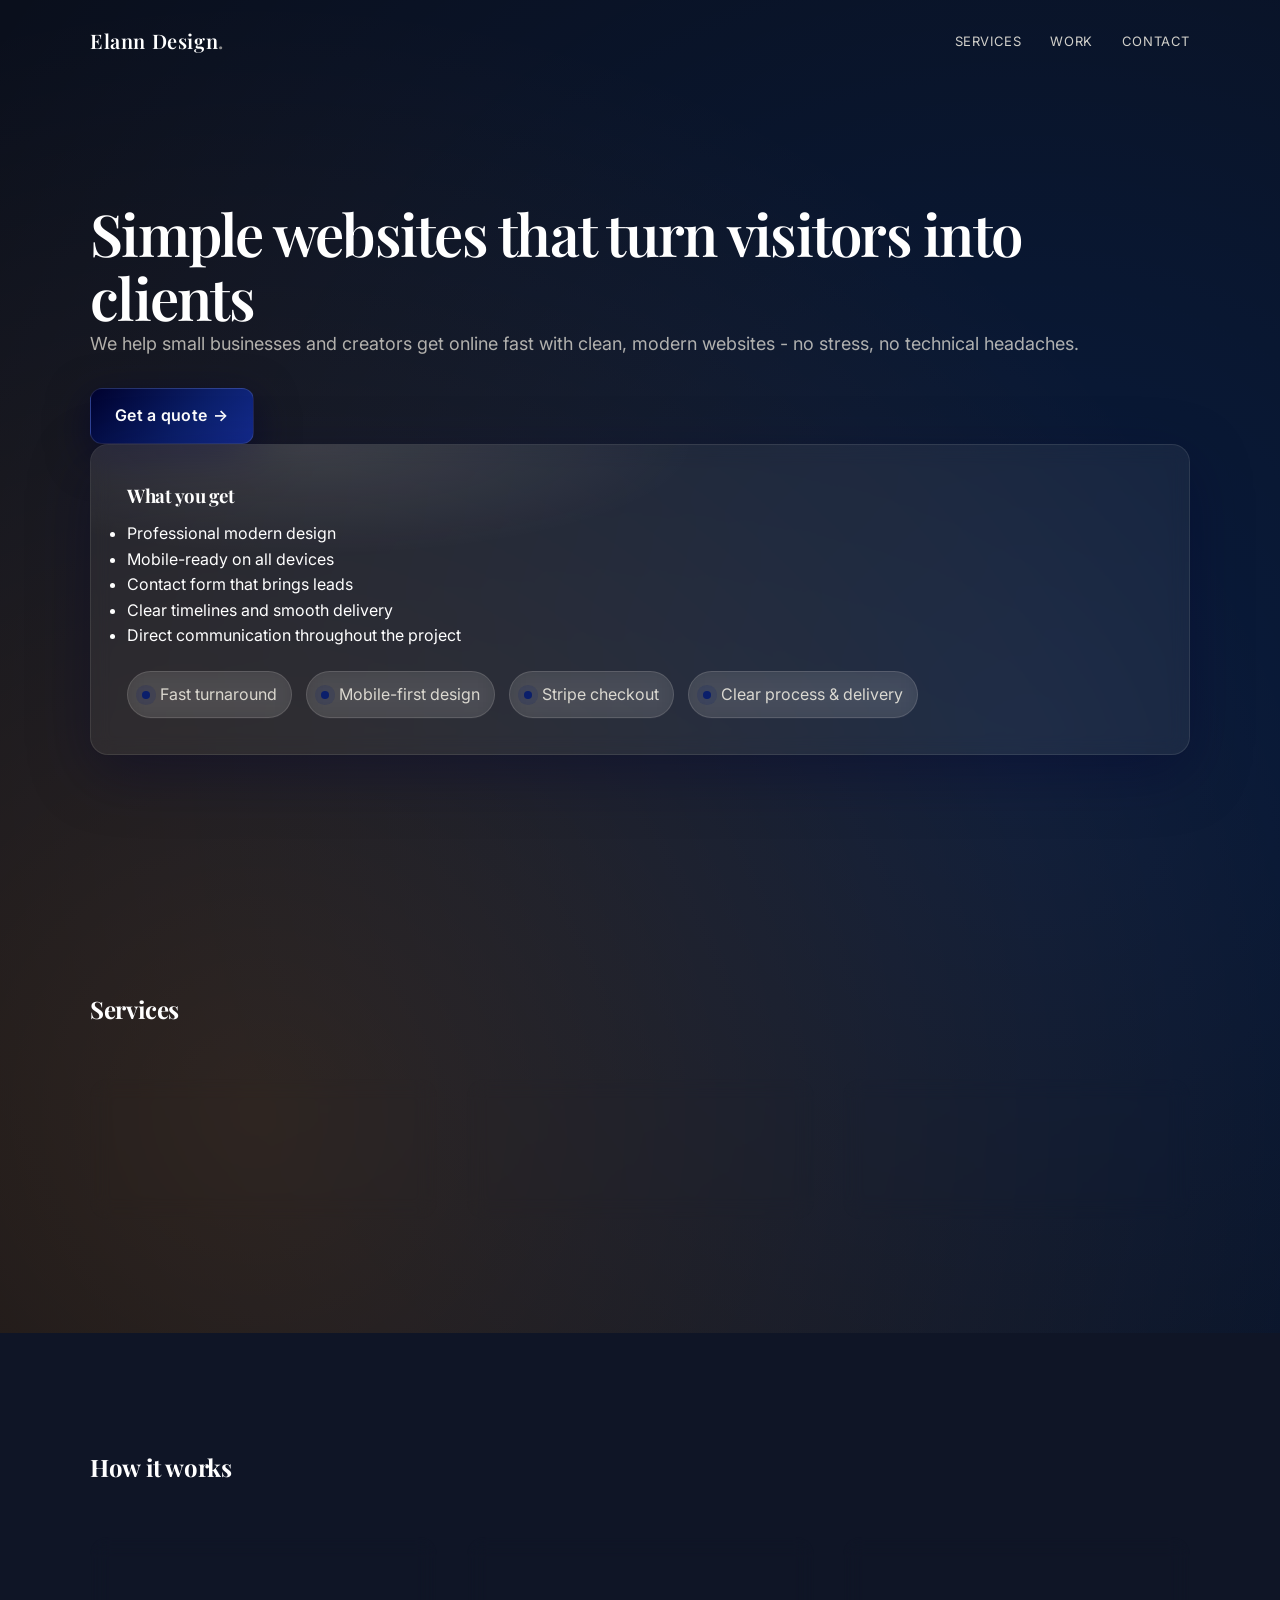
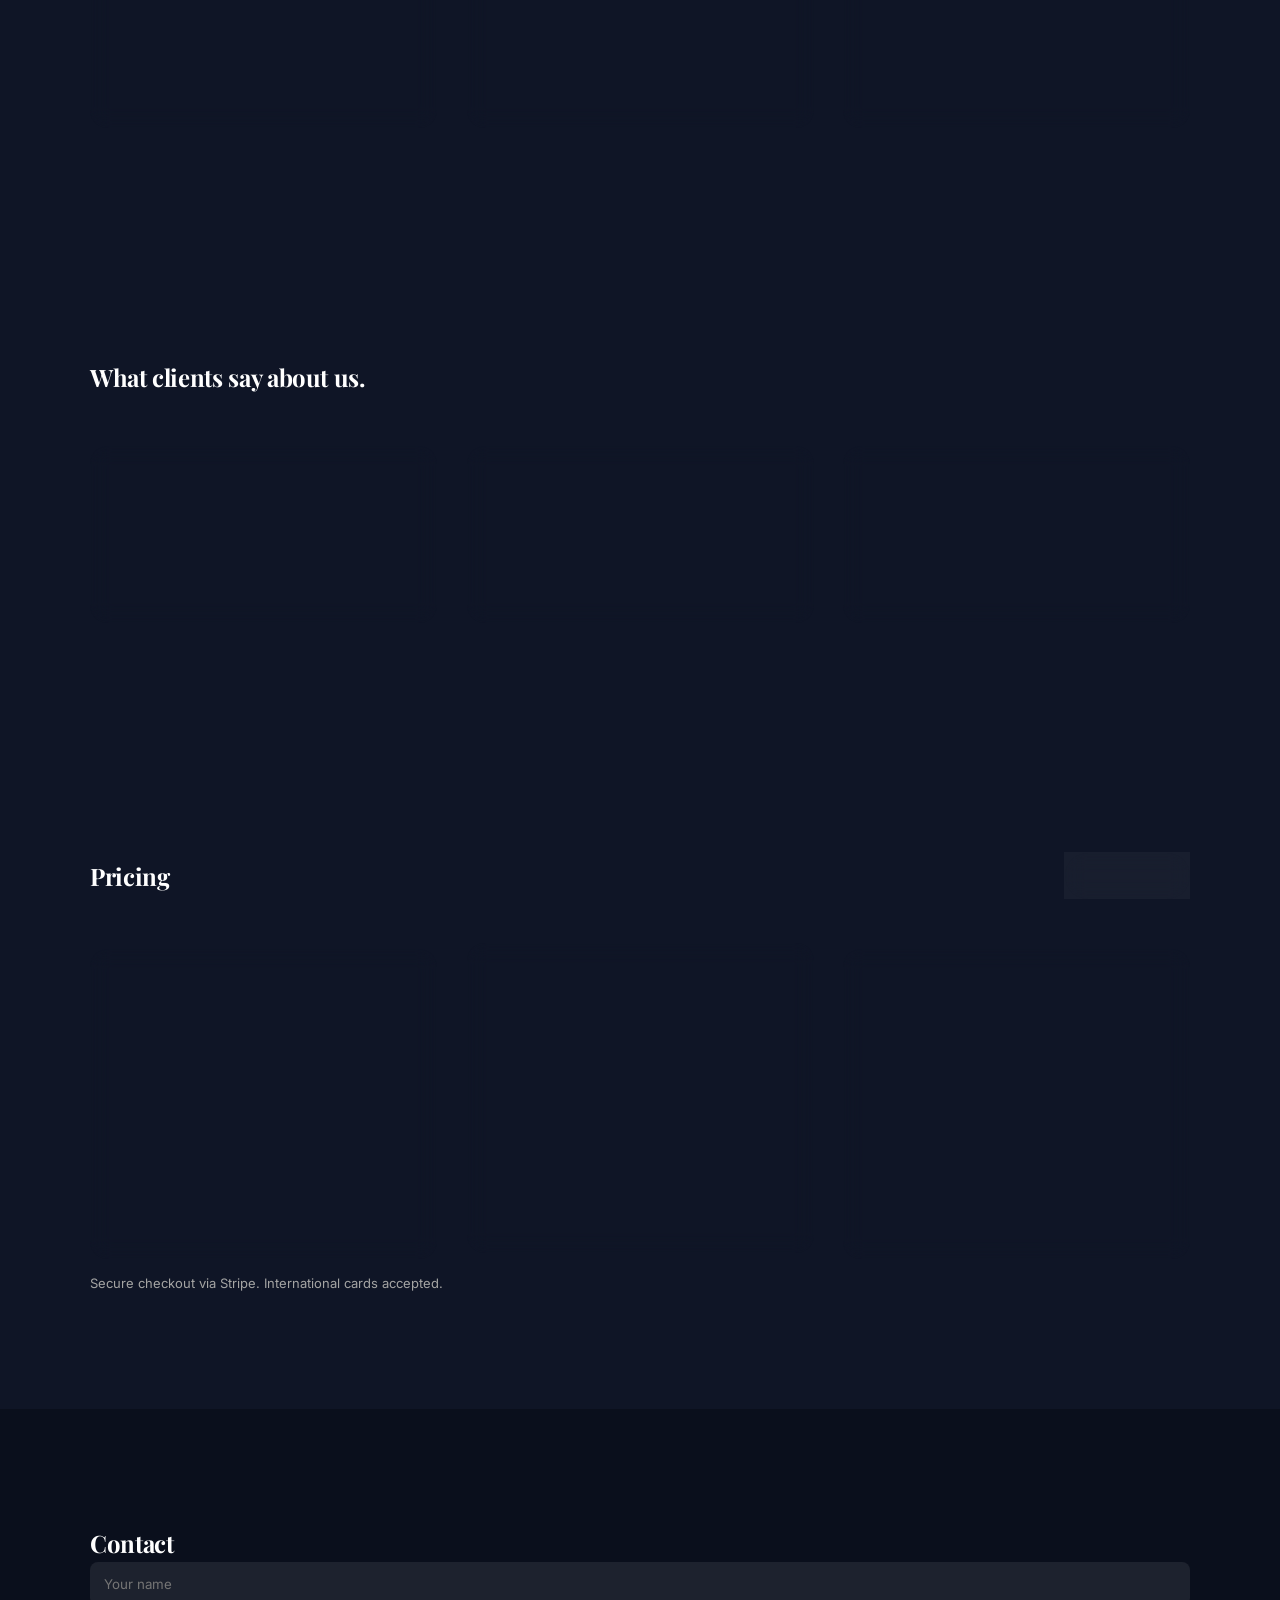
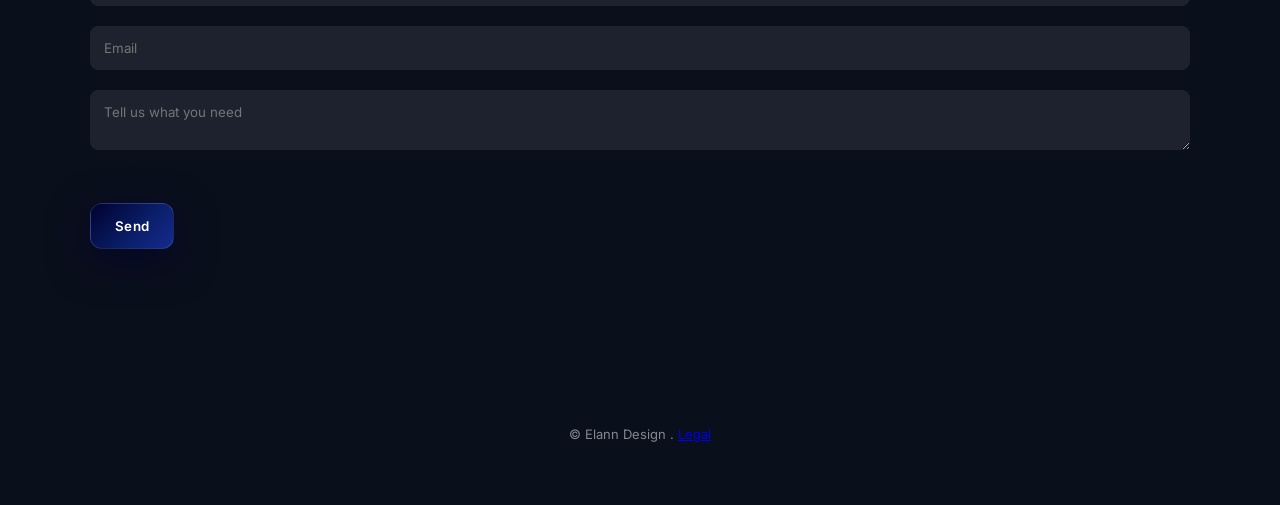
==== index.html @ 99da1b44 "Add files via upload" ====
<!doctype html>
<html lang="en">
<head>
  <meta charset="utf-8">
  <title>Elann Design, Web Design</title>
  <meta name="viewport" content="width=device-width, initial-scale=1">

  <link rel="stylesheet" href="styles.css">
</head>

<body>

<header class="nav">
  <div class="container nav-inner">
    <strong class="brand">Elann Design<span class="dot">.</span></strong>
    <div class="links">
      <a href="services.html">Services</a>
      <a href="work.html">Work</a>
      <a href="contact.html">Contact</a>
    </div>
  </div>
</header>

<section class="hero">
  <div class="container grid">
    <div>
      <h1>Simple websites that turn visitors into clients</h1>
      <p>We help small businesses and creators get online fast with clean, modern websites - no stress, no technical headaches.</p>
      <a class="btn" href="contact.html">Get a quote <span class="arrow">→</span></a>
    </div>

    <div class="card">
      <h3>What you get</h3>
      <ul>
        <li>Professional modern design</li>
        <li>Mobile-ready on all devices</li>
        <li>Contact form that brings leads</li>
        <li>Clear timelines and smooth delivery</li>
        <li>Direct communication throughout the project</li>
      </ul>
      <div class="trustbar" aria-label="Key benefits">
  <div class="trust-item">
    <span class="dot"></span>
    <span>Fast turnaround</span>
  </div>
  <div class="trust-item">
    <span class="dot"></span>
    <span>Mobile-first design</span>
  </div>
  <div class="trust-item">
    <span class="dot"></span>
    <span>Stripe checkout</span>
  </div>
  <div class="trust-item">
    <span class="dot"></span>
    <span>Clear process & delivery</span>
  </div>
</div>
    </div>
  </div>
</section>

<section id="services" class="section">
  <div class="container">
    <h2>Services</h2>

    <div class="cards">
      <div class="card">
        <h3>One-page website</h3>
        <p>Perfect to start.</p>
      </div>

      <div class="card">
        <h3>Multi-page website</h3>
        <p>For bigger projects.</p>
      </div>

      <div class="card">
        <h3>Redesign</h3>
        <p>Modernize your old site.</p>
      </div>
    </div>
  </div>
</section>

<section class="section alt">
  <div class="container">
    <h2>How it works</h2>

    <div class="cards">
      <div class="card">
        <h3>1. Tell us what you need</h3>
        <p>You send us your idea, goals, and any content you already have.</p>
      </div>

      <div class="card">
        <h3>2. We design & build</h3>
        <p>We create your website and keep you updated during the process.</p>
      </div>

      <div class="card">
        <h3>3. Review & launch</h3>
        <p>You review the result, we make final adjustments, and your site goes live.</p>
      </div>
    </div>
  </div>
</section>

<section class="section alt">
  <div class="container">
    <h2>What clients say about us.</h2>

    <div class="cards testimonials">
      <div class="card">
        <p class="quote">“Clean, modern, and exactly what I needed. The process was super smooth.”</p>
        <p class="muted">— Small business owner</p>
      </div>

      <div class="card">
        <p class="quote">“Fast delivery, great communication, and the site looks premium on mobile.”</p>
        <p class="muted">— Creator / freelancer</p>
      </div>

      <div class="card">
        <p class="quote">“The checkout and contact form made it easy to start getting leads.”</p>
        <p class="muted">— Local service business</p>
      </div>
    </div>
  </div>
</section>

<section id="pricing" class="section alt">
  <div class="container">

    <div class="pricing-top">
    <h2>Pricing</h2>

    <!-- Currency toggle -->
     <div class="currency-toggle" role="group" aria-label="Currency switch">
      <button type="button" class="cur-btn is-active" data-currency="EUR">EUR</button>
      <button type="button" class="cur-btn" data-currency="USD">USD</button>
      </div>
    </div>

    <div class="cards">
      <!-- Essential -->
      <div class="card price">
        <h3>Essential</h3>
        <p class="big price-amount" data-eur="300€" data-usd="$300">300€</p>

        <a class="btn pay-btn"
        data-eur-link="https://buy.stripe.com/test_4gM4gr0IzbeectRaHh1ZS00"
        data-usd-link="https://buy.stripe.com/test_14A9ALfDteqqeBZbLl1ZS03"
        href="https://buy.stripe.com/test_4gM4gr0IzbeectRaHh1ZS00"
        target="_blank" rel="noopener">
        Checkout Essential
      </a>
      </div>

     <!-- Signature -->
      <div class="card price featured">
        <div class="badge">Recommended</div>
        <h3>Signature</h3>
        <p class="big price-amount" data-eur="600€" data-usd="$600">600€</p>

        <a class="btn pay-btn"
        data-eur-link="https://buy.stripe.com/test_7sYaEPfDt5TU3Xlg1B1ZS01"
        data-usd-link="https://buy.stripe.com/test_8x2cMXgHx0zA65teXx1ZS04"
        href="https://buy.stripe.com/test_7sYaEPfDt5TU3Xlg1B1ZS01"
        target="_blank" rel="noopener">
        Checkout Signature
      </a>
        <p class="micro">Best balance of price and features.</p>
      </div>

<!-- Elite -->
      <div class="card price">
        <h3>Elite</h3>
        <p class="big price-amount" data-eur="1000€" data-usd="$1000">1000€</p>

        <a class="btn pay-btn"
        data-eur-link="https://buy.stripe.com/test_fZu8wH76Xdmm1Pd6r11ZS02"
        data-usd-link="https://buy.stripe.com/test_28EdR18b14PQbpN16H1ZS05"
        href="https://buy.stripe.com/test_fZu8wH76Xdmm1Pd6r11ZS02"
        target="_blank" rel="noopener">
        Checkout Elite
      </a>
      </div>
    </div>

    <p class="pricing-note">Secure checkout via Stripe. International cards accepted.</p>

    </div>
</section>

<section id="contact" class="section">
  <div class="container">
    <h2>Contact</h2>

    <form>
      <input placeholder="Your name">
      <input placeholder="Email">
      <textarea placeholder="Tell us what you need"></textarea>
      <br><br>
      <button class="btn">Send</button>
    </form>
  </div>
</section>

<footer class="footer">
  <div class="container">
    <p>© Elann Design . <a href="legal.html">Legal</a></p>
  </div>
</footer>

<script>
  (function () {
    const curButtons = document.querySelectorAll('.cur-btn');
    const priceEls = document.querySelectorAll('.price-amount');
    const payBtns = document.querySelectorAll('.pay-btn');

    function setCurrency(cur) {
      // Toggle button UI
      curButtons.forEach(b => b.classList.toggle('is-active', b.dataset.currency === cur));

      // Update displayed prices
      priceEls.forEach(el => {
        el.textContent = cur === 'USD' ? el.dataset.usd : el.dataset.eur;
      });

      // Update Stripe links
      payBtns.forEach(btn => {
        btn.href = cur === 'USD' ? btn.dataset.usdLink : btn.dataset.eurLink;
      });

      // Remember choice
      localStorage.setItem('elann_currency', cur);
    }

    // Click handlers
    curButtons.forEach(btn => {
      btn.addEventListener('click', () => setCurrency(btn.dataset.currency));
    });

    // Load saved currency (default EUR)
    const saved = localStorage.getItem('elann_currency') || 'EUR';
    setCurrency(saved);
  })();
</script>
</body>
</html>
---- styles.css ----
@import url('https://fonts.googleapis.com/css2?family=Playfair+Display:wght@500;600&family=Inter:wght@400;500;600&display=swap');

* {
  margin: 0;
  padding: 0;
  box-sizing: border-box;
}

body {
  font-family: "Inter", sans-serif;
  background: radial-gradient(circle at 20% 30%, rgba(255,140,0,0.15), transparent 40%),
              radial-gradient(circle at 80% 20%, rgba(0,100,255,0.15), transparent 40%),
              #0a0f1c;
  color: #ffffff;
  line-height: 1.6;
}

h1{
  font-family: "Playfair Display", serif;
  letter-spacing: -0.03em;
}

h2, h3{
  font-family: "Playfair Display", serif;
  letter-spacing: -0.015em;
}

p, li, input, textarea, label, a, button{
  font-family: "Inter", sans-serif;
}

/* Layout */
.container {
  width: 90%;
  max-width: 1100px;
  margin: auto;
}

.section {
  padding: 115px 0;
}

.section.alt {
  background: #0f1526;
}

/* Navigation */
.nav {
  padding: 25px 0;
}

.nav-inner {
  display: flex;
  justify-content: space-between;
  align-items: center;
}

.brand{
  font-family: "Playfair Display", serif;
  font-weight: 600;
  font-size: 20px;
  letter-spacing: 0.6px;
}
.dot{
  color: rgba(245,241,230,.55);
}

.links a {
  margin-left: 25px;
  color: rgba(245,241,230,0.85);
  text-decoration: none;
  font-size: 13px;
  transition: 0.3s ease;
  position: relative;
  letter-spacing: 0.6px;
  text-transform: uppercase;
}

.links a:hover {
  color: #f5f1e6;
}

.links a::after {
  content: "";
  position: absolute;
  left: 0;
  right: 0;
  bottom: -6px;
  height: 1px;
  background: rgba(255,255,255,0.5);
  transform: scaleX(0);
  transform-origin: left;
  transition: transform 0.2s ease;
}

.links a:hover::after {
  transform: scaleX(1);
}

/* Hero */
.hero {
  padding: 120px 0;
}

.hero h1 {
  font-family: "Playfair Display", serif;
  font-size: 58px;
  font-weight: 600;
  line-height: 1.1;
}

.hero p {
  color: rgba(245,241,230,0.7);
  margin-bottom: 30px;
  font-size: 18px;
}

.btn{
  display:inline-flex;
  align-items:center;
  justify-content:center;
  padding: 14px 24px;
  border-radius: 12px;
  background: linear-gradient(135deg, #00022E 0%, #0b1f6b 60%, #142b8f 100%);
  border: 1px solid rgba(255,255,255,0.12);
  color:#ffffff;
  font-weight:600;
  letter-spacing:.3px;
  text-decoration:none;
  box-shadow:
    0 12px 40px rgba(0,2,46,.6);
  transition: all .25s ease;
}

.btn:hover{
  transform: translateY(-3px);
  box-shadow:
    0 20px 60px rgba(20,43,143,.6);
  filter: brightness(1.08);
}

.btn:active{
  transform: translateY(0px);
  filter: brightness(0.98);
}

.btn.ghost{
  background: rgba(255,255,255,0.06);
  border: 1px solid rgba(255,255,255,0.16);
  box-shadow: none;
}
.btn.ghost:hover{
  background: rgba(255,255,255,0.10);
  filter:none;
  transform: translateY(-1px);
}

/* Cards */
.cards {
  display: grid;
  grid-template-columns: repeat(auto-fit, minmax(280px, 1fr));
  gap: 30px;
  margin-top: 50px;
}

.card{
  background: rgba(255,255,255,0.06);
  border: 1px solid rgba(245,241,230,0.10);
  padding: 36px;
  border-radius: 18px;
  backdrop-filter: blur(10px);
  box-shadow: 0 18px 60px rgba(0,2,46,.35);
  transition: transform .25s ease, box-shadow .25s ease, border-color .25s ease;
}

.card:hover{
  transform: translateY(-6px);
  border-color: rgba(245,241,230,0.18);
  box-shadow: 0 26px 80px rgba(0,2,46,.45);
}

.card{
  position: relative;
  overflow: hidden;
}

.card::before{
  content:"";
  position:absolute;
  inset:0;
  background: radial-gradient(700px 200px at 20% 0%, rgba(245,241,230,.12), transparent 55%);
  pointer-events:none;
  opacity:.9;
}

.card h3 {
  margin-bottom: 10px;
}

.card p {
  color: rgba(245,241,230,0.7);
  position: relative;
  padding-left: 18px;
}

.card p::before {
  content: "";
  width: 6px;
  height: 6px;
  border-radius: 50%;
  background: #0b1f6b;
  position: absolute;
  left: 0;
  top: 9px;

}

/* Pricing */
.price .big {
  font-size: 30px;
  font-weight: 700;
  margin-top: 10px;
}

/* Form */
form input,
form textarea {
  width: 100%;
  padding: 14px;
  margin-bottom: 20px;
  border-radius: 8px;
  border: none;
  background: rgba(255,255,255,0.08);
  color: #ffffff;
}

form input:focus,
form textarea:focus {
  outline: 1px solid #00022E;
}

form label {
  font-size: 13px;
  margin-bottom: 5px;
  display: block;
  color: rgba(255,255,255,0.7);
}

footer {
  padding: 60px 0;
  text-align: center;
  color: rgba(255,255,255,0.5);
  font-size: 13px;
}

 /* Work page grid */
.work-grid{
  display:grid;
  grid-template-columns: repeat(3, 1fr);
  gap: 22px;
  margin-top: 34px;
}

.project{ padding:0; overflow:hidden; }
.project .thumb{
  height: 170px;
  border-bottom: 1px solid rgba(245,241,230,0.10);
  background:
    radial-gradient(70% 80% at 20% 30%, rgba(245,241,230,.14), transparent 55%),
    radial-gradient(70% 80% at 80% 20%, rgba(20,43,143,.22), transparent 55%),
    linear-gradient(135deg, rgba(0,2,46,.35), rgba(255,255,255,.02));
}

.project .meta{ padding: 28px; }

.pill{
  display:inline-block;
  padding: 7px 10px;
  border-radius: 999px;
  font-size: 12px;
  letter-spacing: .4px;
  text-transform: uppercase;
  color: rgba(245,241,230,0.85);
  border: 1px solid rgba(245,241,230,0.16);
  background: rgba(255,255,255,0.04);
  margin-bottom: 12px;
}

.muted{ color: rgba(245,241,230,0.72); }

.mini{
  margin: 14px 0 18px;
  padding-left: 18px;
  color: rgba(245,241,230,0.72);
  font-size: 14px;
  line-height: 1.65;
}

.btn.ghost{
  background: rgba(255,255,255,0.05);
  border: 1px solid rgba(245,241,230,0.14);
  box-shadow: none;
}
.btn.ghost:hover{
  background: rgba(255,255,255,0.09);
  transform: translateY(-2px);
}

@media (max-width: 900px){
  .work-grid{ grid-template-columns: 1fr; }
}

/* Pricing header + currency toggle */
.pricing-top{
  display:flex;
  align-items:center;
  justify-content:space-between;
  gap:16px;
  margin-bottom: 18px;
}

.currency-toggle{
  display:flex;
  border: 1px solid rgba(245,241,230,0.18);
  background: rgba(255,255,255,0.04);
  border-radius: 999px;
  padding: 6px;
  gap: 6px;
  backdrop-filter: blur(10px);
}

.cur-btn{
  border: 0;
  cursor: pointer;
  padding: 8px 12px;
  border-radius: 999px;
  background: transparent;
  color: rgba(245,241,230,0.78);
  font-weight: 600;
  letter-spacing: .2px;
  transition: transform .2s ease, background-color .2s ease, color .2s ease;
}

.cur-btn:hover{
  transform: translateY(-1px);
  color: rgba(245,241,230,0.95);
}

.cur-btn.is-active{
  background: rgba(245,241,230,0.14);
  color: rgba(245,241,230,0.95);
}

.pricing-note{
  margin-top: 14px;
  color: rgba(245,241,230,0.65);
  font-size: 13px;
}

/* Featured plan (Signature) */
.card.featured{
  border: 1px solid rgba(245,241,230,0.28);
  box-shadow: 0 30px 100px rgba(0, 2, 46, 0.45);
  transform: translateY(-6px);
}

/* Recommended badge */
.badge{
  display:inline-block;
  margin-bottom: 12px;
  padding: 6px 14px;
  font-size: 11px;
  letter-spacing: 1px;
  text-transform: uppercase;
  border-radius: 999px;
  background: linear-gradient(135deg, rgba(245,241,230,0.95), rgba(245,241,230,0.65));
  color: #00022E;
  font-weight: 700;
  box-shadow: 0 4px 18px rgba(0, 2, 46, 0.25);
}

 /* === FIX: Arrow span should NEVER create floating blocks === */
.btn { position: relative; } /* important for any pseudo-elements too */

.arrow{
  display:inline;
  background: transparent !important;
  box-shadow: none !important;
  padding: 0 !important;
  margin-left: 6px;
  border: 0 !important;
  border-radius: 0 !important;
  position: static !important;
}

.btn:hover .arrow{
  transform: translateX(4px);
  display:inline-block;
  transition: transform .2s ease;
}

/* If any leftover shine layer exists, disable it */
.btn::before,
.btn::after{
  content: none !important;
  display: none !important;
}

/* Legal page grid */
.legal-grid{
  grid-template-columns: repeat(2, minmax(0, 1fr));
}

@media (max-width: 900px){
  .legal-grid{
    grid-template-columns: 1fr;
  }
}

/* Trust bar */
.trustbar{
  margin-top: 22px;
  display: flex;
  flex-wrap: wrap;
  gap: 10px 14px;
}

.trust-item{
  display: inline-flex;
  align-items: center;
  gap: 10px;
  padding: 10px 14px;
  border-radius: 999px;
  background: rgba(245,241,230,.10);
  border: 1px solid rgba(245,241,230,.14);
  color: rgba(245,241,230,.85);
  backdrop-filter: blur(10px);
}

.trust-item .dot{
  width: 8px; height: 8px;
  border-radius: 50%;
  background: #0b1f6b;
  box-shadow: 0 0 0 6px rgba(11,31,107,.18);
}

/* Testimonials */
.testimonials .quote{
  font-size: 15px;
  line-height: 1.6;
  color: rgba(245,241,230,.92);
}

.testimonials .muted{
  margin-top: 10px;
  color: rgba(245,241,230,.65);
  font-size: 13px;
}
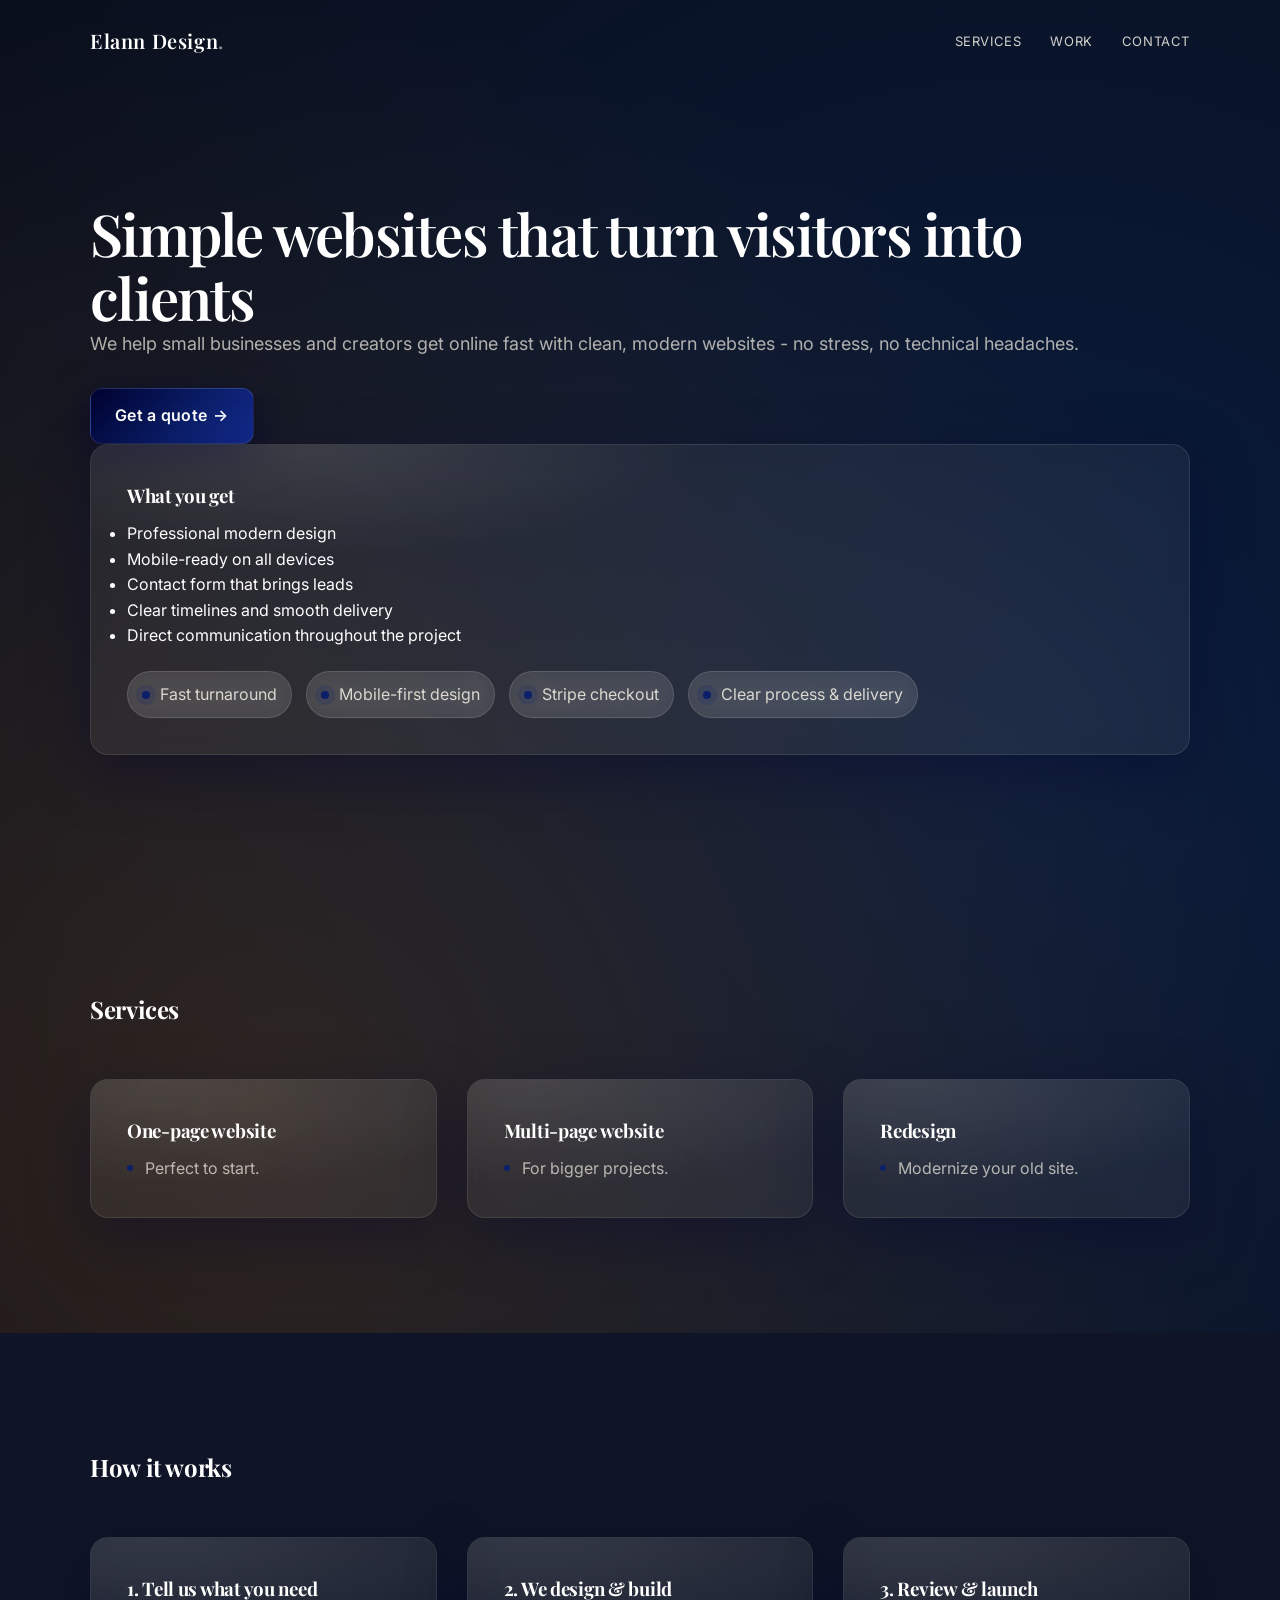
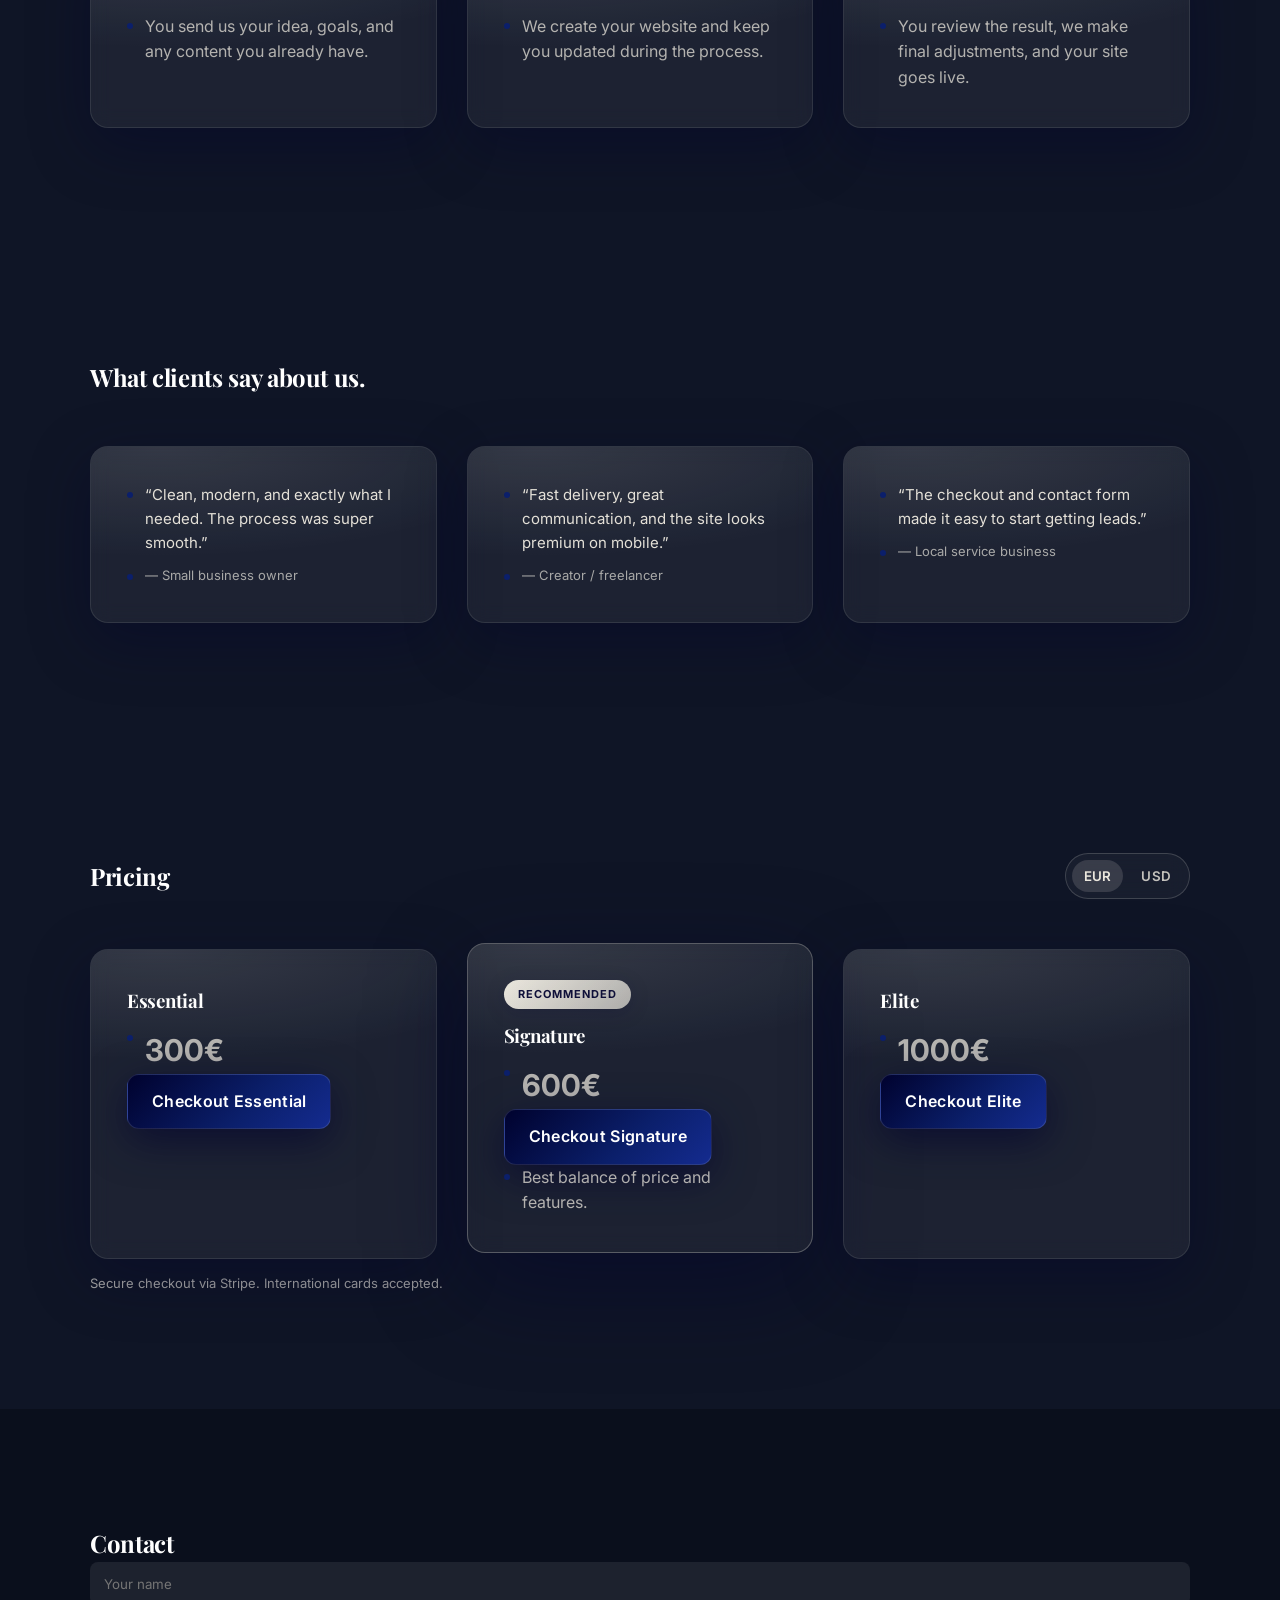
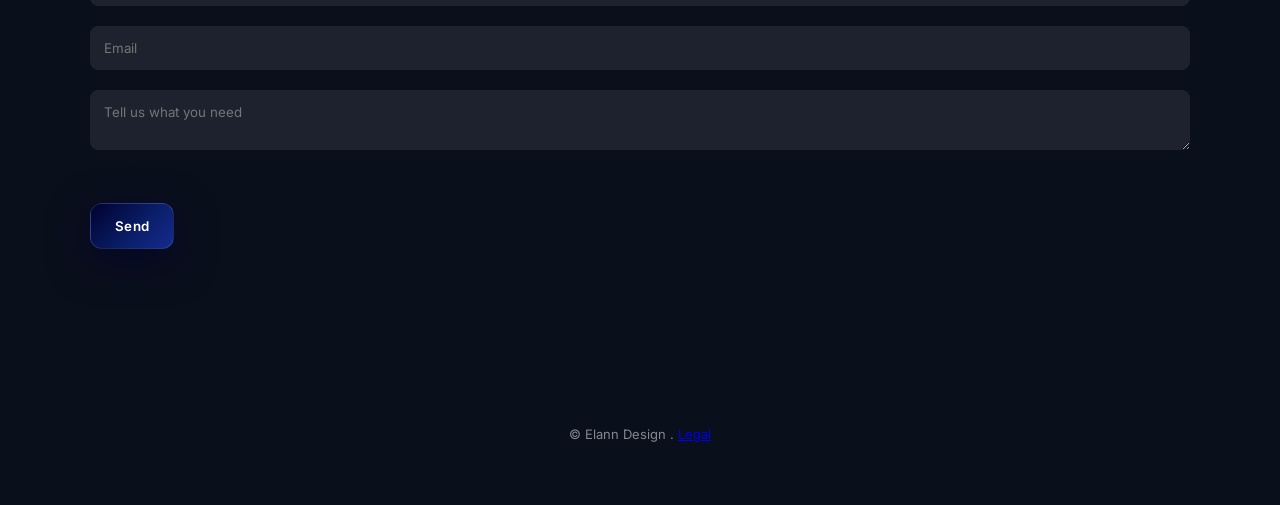
==== commit d0f0c67a: "Update Stripe live links" ====
--- a/index.html
+++ b/index.html
@@ -149,9 +149,9 @@
         <p class="big price-amount" data-eur="300€" data-usd="$300">300€</p>
 
         <a class="btn pay-btn"
-        data-eur-link="https://buy.stripe.com/test_4gM4gr0IzbeectRaHh1ZS00"
-        data-usd-link="https://buy.stripe.com/test_14A9ALfDteqqeBZbLl1ZS03"
-        href="https://buy.stripe.com/test_4gM4gr0IzbeectRaHh1ZS00"
+        data-eur-link="https://buy.stripe.com/bJe7sD6logz96Ay1ns3Nm05"
+        data-usd-link="https://buy.stripe.com/14AdR15hk1Ef4sq9TY3Nm02"
+        href="https://buy.stripe.com/bJe7sD6logz96Ay1ns3Nm05"
         target="_blank" rel="noopener">
         Checkout Essential
       </a>
@@ -164,9 +164,9 @@
         <p class="big price-amount" data-eur="600€" data-usd="$600">600€</p>
 
         <a class="btn pay-btn"
-        data-eur-link="https://buy.stripe.com/test_7sYaEPfDt5TU3Xlg1B1ZS01"
-        data-usd-link="https://buy.stripe.com/test_8x2cMXgHx0zA65teXx1ZS04"
-        href="https://buy.stripe.com/test_7sYaEPfDt5TU3Xlg1B1ZS01"
+        data-eur-link="https://buy.stripe.com/4gM5kv6lo5UvcYWaY23Nm04"
+        data-usd-link="https://buy.stripe.com/4gMeV5114fv5bUS8PU3Nm01"
+        href="https://buy.stripe.com/4gM5kv6lo5UvcYWaY23Nm04"
         target="_blank" rel="noopener">
         Checkout Signature
       </a>
@@ -179,9 +179,9 @@
         <p class="big price-amount" data-eur="1000€" data-usd="$1000">1000€</p>
 
         <a class="btn pay-btn"
-        data-eur-link="https://buy.stripe.com/test_fZu8wH76Xdmm1Pd6r11ZS02"
-        data-usd-link="https://buy.stripe.com/test_28EdR18b14PQbpN16H1ZS05"
-        href="https://buy.stripe.com/test_fZu8wH76Xdmm1Pd6r11ZS02"
+        data-eur-link="https://buy.stripe.com/fZu6oz5hk96HaQOd6a3Nm03"
+        data-usd-link="https://buy.stripe.com/aFa7sD7psciT7ECc263Nm00"
+        href="https://buy.stripe.com/fZu6oz5hk96HaQOd6a3Nm03"
         target="_blank" rel="noopener">
         Checkout Elite
       </a>
